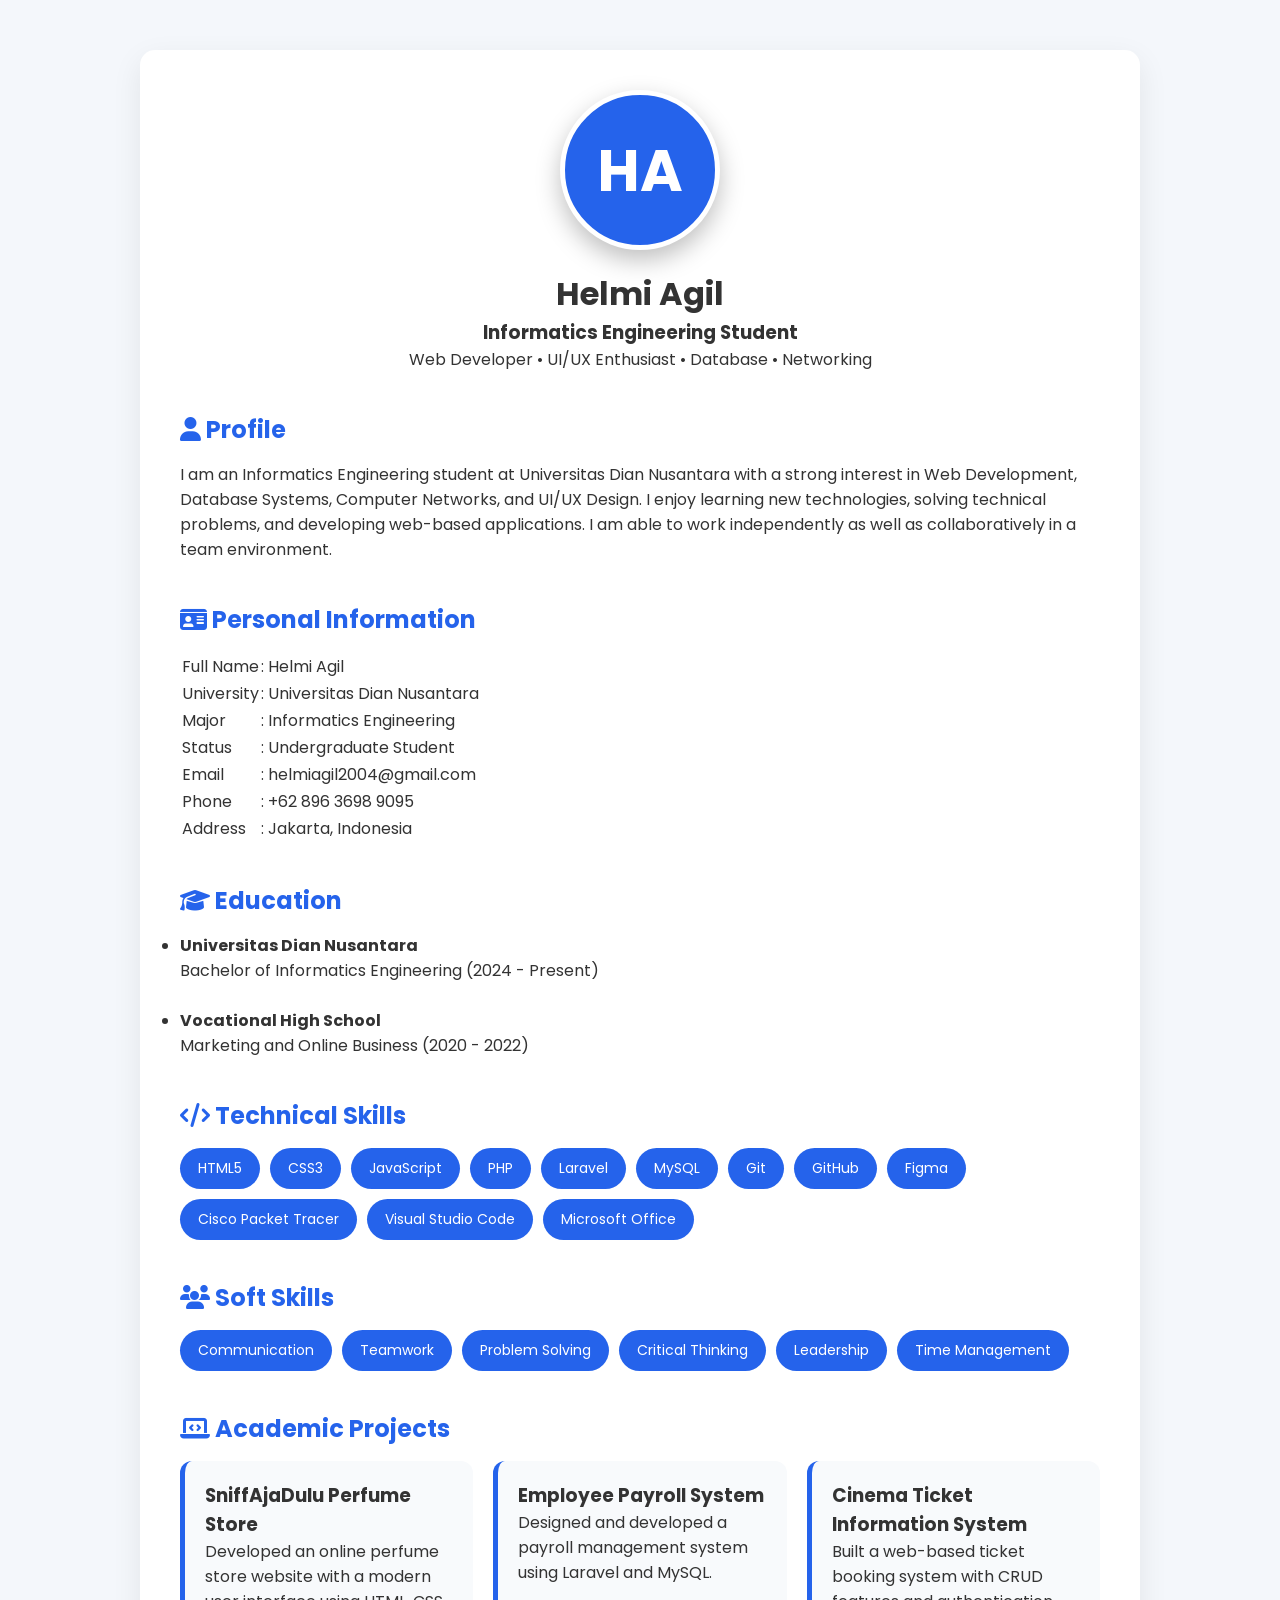
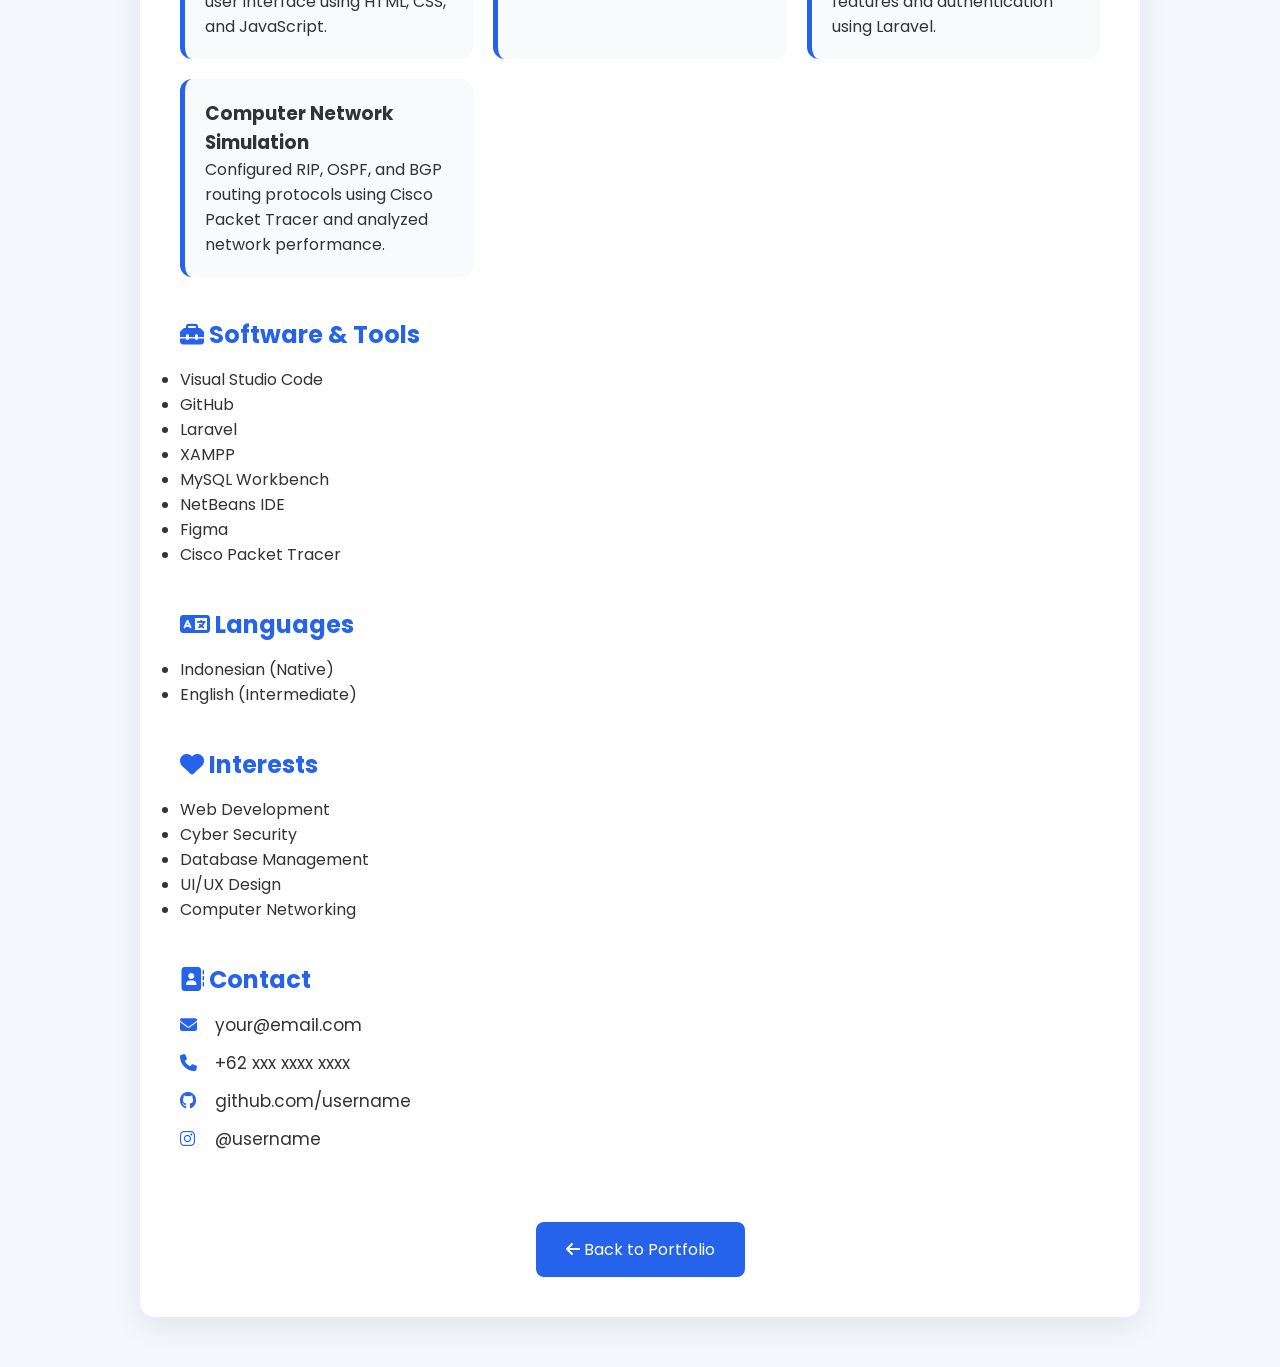
==== CV.html @ f2c0d03e "first commit" ====
<!DOCTYPE html>
<html lang="id">

<head>

<meta charset="UTF-8">

<meta name="viewport" content="width=device-width, initial-scale=1.0">

<title>Curriculum Vitae | Helmi Agil</title>

<link rel="stylesheet" href="style.css">

<link rel="stylesheet"
href="https://cdnjs.cloudflare.com/ajax/libs/font-awesome/6.6.0/css/all.min.css">

</head>

<body>

<div class="cv-container">

    <!-- Header -->
    <div class="cv-header">

        <div class="profile-avatar">
            HA
        </div>

        <h1>Helmi Agil</h1>

        <h3>Informatics Engineering Student</h3>

        <p>
            Web Developer • UI/UX Enthusiast • Database • Networking
        </p>

    </div>

    <!-- Profile -->

    <div class="cv-section">

        <h2><i class="fas fa-user"></i> Profile</h2>

        <p>
            I am an Informatics Engineering student at Universitas Dian Nusantara with a strong interest in Web Development, Database Systems, Computer Networks, and UI/UX Design. I enjoy learning new technologies, solving technical problems, and developing web-based applications. I am able to work independently as well as collaboratively in a team environment.
        </p>

    </div>

    <!-- Personal Information -->

    <div class="cv-section">

        <h2><i class="fas fa-id-card"></i> Personal Information</h2>

        <table>

            <tr>
                <td>Full Name</td>
                <td>: Helmi Agil</td>
            </tr>

            <tr>
                <td>University</td>
                <td>: Universitas Dian Nusantara</td>
            </tr>

            <tr>
                <td>Major</td>
                <td>: Informatics Engineering</td>
            </tr>

            <tr>
                <td>Status</td>
                <td>: Undergraduate Student</td>
            </tr>

            <tr>
                <td>Email</td>
                <td>: helmiagil2004@gmail.com</td>
            </tr>

            <tr>
                <td>Phone</td>
                <td>: +62 896 3698 9095</td>
            </tr>

            <tr>
                <td>Address</td>
                <td>: Jakarta, Indonesia</td>
            </tr>

        </table>

    </div>

    <!-- Education -->

    <div class="cv-section">

        <h2><i class="fas fa-graduation-cap"></i> Education</h2>

        <ul>

            <li>
                <strong>Universitas Dian Nusantara</strong><br>
                Bachelor of Informatics Engineering (2024 - Present)
            </li>

            <br>

            <li>
                <strong>Vocational High School</strong><br>
                Marketing and Online Business (2020 - 2022)
            </li>

        </ul>

    </div>

    <!-- Technical Skills -->

    <div class="cv-section">

        <h2><i class="fas fa-code"></i> Technical Skills</h2>

        <div class="skill-list">

            <span>HTML5</span>
            <span>CSS3</span>
            <span>JavaScript</span>
            <span>PHP</span>
            <span>Laravel</span>
            <span>MySQL</span>
            <span>Git</span>
            <span>GitHub</span>
            <span>Figma</span>
            <span>Cisco Packet Tracer</span>
            <span>Visual Studio Code</span>
            <span>Microsoft Office</span>

        </div>

    </div>

    <!-- Soft Skills -->

    <div class="cv-section">

        <h2><i class="fas fa-users"></i> Soft Skills</h2>

        <div class="skill-list">

            <span>Communication</span>
            <span>Teamwork</span>
            <span>Problem Solving</span>
            <span>Critical Thinking</span>
            <span>Leadership</span>
            <span>Time Management</span>

        </div>

    </div>

    <!-- Projects -->

    <div class="cv-section">

        <h2><i class="fas fa-laptop-code"></i> Academic Projects</h2>

        <div class="project-list">

            <div class="project-card">

                <h3>SniffAjaDulu Perfume Store</h3>

                <p>
                    Developed an online perfume store website with a modern user interface using HTML, CSS, and JavaScript.
                </p>

            </div>

            <div class="project-card">

                <h3>Employee Payroll System</h3>

                <p>
                    Designed and developed a payroll management system using Laravel and MySQL.
                </p>

            </div>

            <div class="project-card">

                <h3>Cinema Ticket Information System</h3>

                <p>
                    Built a web-based ticket booking system with CRUD features and authentication using Laravel.
                </p>

            </div>

            <div class="project-card">

                <h3>Computer Network Simulation</h3>

                <p>
                    Configured RIP, OSPF, and BGP routing protocols using Cisco Packet Tracer and analyzed network performance.
                </p>

            </div>

        </div>

    </div>

    <!-- Tools -->

    <div class="cv-section">

        <h2><i class="fas fa-toolbox"></i> Software & Tools</h2>

        <ul>

            <li>Visual Studio Code</li>
            <li>GitHub</li>
            <li>Laravel</li>
            <li>XAMPP</li>
            <li>MySQL Workbench</li>
            <li>NetBeans IDE</li>
            <li>Figma</li>
            <li>Cisco Packet Tracer</li>

        </ul>

    </div>

    <!-- Languages -->

    <div class="cv-section">

        <h2><i class="fas fa-language"></i> Languages</h2>

        <ul>

            <li>Indonesian (Native)</li>

            <li>English (Intermediate)</li>

        </ul>

    </div>

    <!-- Interests -->

    <div class="cv-section">

        <h2><i class="fas fa-heart"></i> Interests</h2>

        <ul>

            <li>Web Development</li>

            <li>Cyber Security</li>

            <li>Database Management</li>

            <li>UI/UX Design</li>

            <li>Computer Networking</li>

        </ul>

    </div>

    <!-- Contact -->

    <div class="cv-section">

        <h2><i class="fas fa-address-book"></i> Contact</h2>

        <div class="contact-info">

            <p><i class="fas fa-envelope"></i> your@email.com</p>

            <p><i class="fas fa-phone"></i> +62 xxx xxxx xxxx</p>

            <p><i class="fab fa-github"></i> github.com/username</p>

            <p><i class="fab fa-instagram"></i> @username</p>

        </div>

    </div>

    <div style="text-align:center;margin-top:40px;">

        <a href="index.html" class="cv-btn">

            <i class="fas fa-arrow-left"></i>

            Back to Portfolio

        </a>

    </div>

</div>

</body>

</html>
---- style.css ----
/* Google Font */
@import url('https://fonts.googleapis.com/css2?family=Poppins:wght@300;400;500;600;700&display=swap');

*{
margin:0;
padding:0;
box-sizing:border-box;
scroll-behavior:smooth;
font-family:'Poppins',sans-serif;
}

body{
background:#f4f7fb;
color:#333;
}

/* Sidebar */

.sidebar{
position:fixed;
left:0;
top:0;
width:270px;
height:100vh;
background:#0f172a;
color:white;
padding:40px 20px;
text-align:center;
}

.sidebar h2{
margin-bottom:10px;
}

.sidebar p{
margin-bottom:25px;
}

.social{
margin-bottom:25px;
}

.social a{
color:white;
font-size:22px;
margin:8px;
text-decoration:none;
}

.sidebar nav{
display:flex;
flex-direction:column;
}

.sidebar nav a{
color:white;
padding:12px;
text-decoration:none;
border-radius:8px;
margin:5px 0;
transition:.3s;
}

.sidebar nav a:hover{
background:white;
color:#0f172a;
}

/* Main */

main{
margin-left:270px;
}

section{
padding:80px 60px;
}

.hero{
height:100vh;
display:flex;
flex-direction:column;
justify-content:center;
}

.hero h1{
font-size:50px;
margin-bottom:10px;
}

.hero span{
color:#2563eb;
}

.hero h3{
margin-bottom:20px;
color:#666;
}

.hero p{
max-width:700px;
line-height:30px;
margin-bottom:30px;
}

/* Button */

.btn{
display:inline-block;
padding:15px 30px;
background:#2563eb;
color:white;
text-decoration:none;
border-radius:8px;
transition:.3s;
}

.btn:hover{
background:#1d4ed8;
}

/* Timeline */

.timeline{
border-left:4px solid #2563eb;
padding-left:25px;
}

.item{
margin-bottom:40px;
}

.item span{
color:#2563eb;
font-weight:bold;
}

/* Skill */

.skill{
margin-bottom:20px;
}

.bar{
height:12px;
background:#ddd;
border-radius:20px;
overflow:hidden;
}

.bar div{
height:100%;
background:#2563eb;
}

/* Project */

.cards{
display:grid;
grid-template-columns:repeat(auto-fit,minmax(280px,1fr));
gap:20px;
}

.card{
background:white;
border-radius:15px;
box-shadow:0 10px 20px rgba(0,0,0,.1);
overflow:hidden;
transition:.3s;
}

.card:hover{
transform:translateY(-8px);
}

.card img{
width:100%;
height:200px;
object-fit:cover;
}

.card h3{
padding:20px;
}

.card p{
padding:0 20px 20px;
}

/* Contact */

.contact p{
margin:15px 0;
font-size:18px;
}

/* Footer */

footer{
background:#0f172a;
color:white;
text-align:center;
padding:30px;
}

/* ================= CV PAGE ================= */

.cv-container{
max-width:1000px;
margin:50px auto;
background:white;
padding:40px;
border-radius:15px;
box-shadow:0 10px 30px rgba(0,0,0,.08);
}

.cv-header{
text-align:center;
margin-bottom:40px;
}
.cv-section{
margin-bottom:40px;
}

.cv-section h2{
margin-bottom:15px;
color:#2563eb;
}

.cv-btn{
display:inline-block;
margin-top:30px;
padding:15px 30px;
background:#2563eb;
color:white;
text-decoration:none;
border-radius:8px;
}

@media(max-width:900px){

.sidebar{
position:relative;
width:100%; 
height:auto;
}

main{
margin-left:0;
}

.hero{
height:auto;
text-align:center;
}

section{
padding:50px 25px;
}

}
/* ===========================
   AVATAR
=========================== */

.profile-avatar{
    width:160px;
    height:160px;
    margin:0 auto 20px;
    border-radius:50%;
    background:#2563eb;
    color:#fff;
    display:flex;
    justify-content:center;
    align-items:center;
    font-size:58px;
    font-weight:700;
    border:5px solid #fff;
    box-shadow:0 10px 25px rgba(0,0,0,.25);
}

.cv-avatar{
    width:170px;
    height:170px;
    margin:0 auto 20px;
    border-radius:50%;
    background:#2563eb;
    color:#fff;
    display:flex;
    justify-content:center;
    align-items:center;
    font-size:60px;
    font-weight:bold;
    box-shadow:0 10px 25px rgba(0,0,0,.15);
}

/* ===========================
   PROJECT ICON
=========================== */

.project-icon{
    width:100%;
    height:180px;
    background:linear-gradient(135deg,#2563eb,#1d4ed8);
    display:flex;
    justify-content:center;
    align-items:center;
    color:white;
    font-size:70px;
}

.project-icon i{
    transition:.3s;
}

.card:hover .project-icon i{
    transform:scale(1.15);
}

/* ===========================
   CV SKILL
=========================== */

.skill-list{
    display:flex;
    flex-wrap:wrap;
    gap:10px;
}

.skill-list span{
    background:#2563eb;
    color:white;
    padding:10px 18px;
    border-radius:30px;
    font-size:14px;
}

/* ===========================
   PROJECT CARD CV
=========================== */

.project-list{
    display:grid;
    grid-template-columns:repeat(auto-fit,minmax(250px,1fr));
    gap:20px;
}

.project-card{
    background:#f8fafc;
    border-left:5px solid #2563eb;
    padding:20px;
    border-radius:12px;
    transition:.3s;
}

.project-card:hover{
    transform:translateY(-5px);
    box-shadow:0 10px 20px rgba(0,0,0,.08);
}

/* ===========================
   CONTACT CV
=========================== */

.contact-info p{
    margin:12px 0;
    font-size:17px;
}

.contact-info i{
    width:30px;
    color:#2563eb;
}
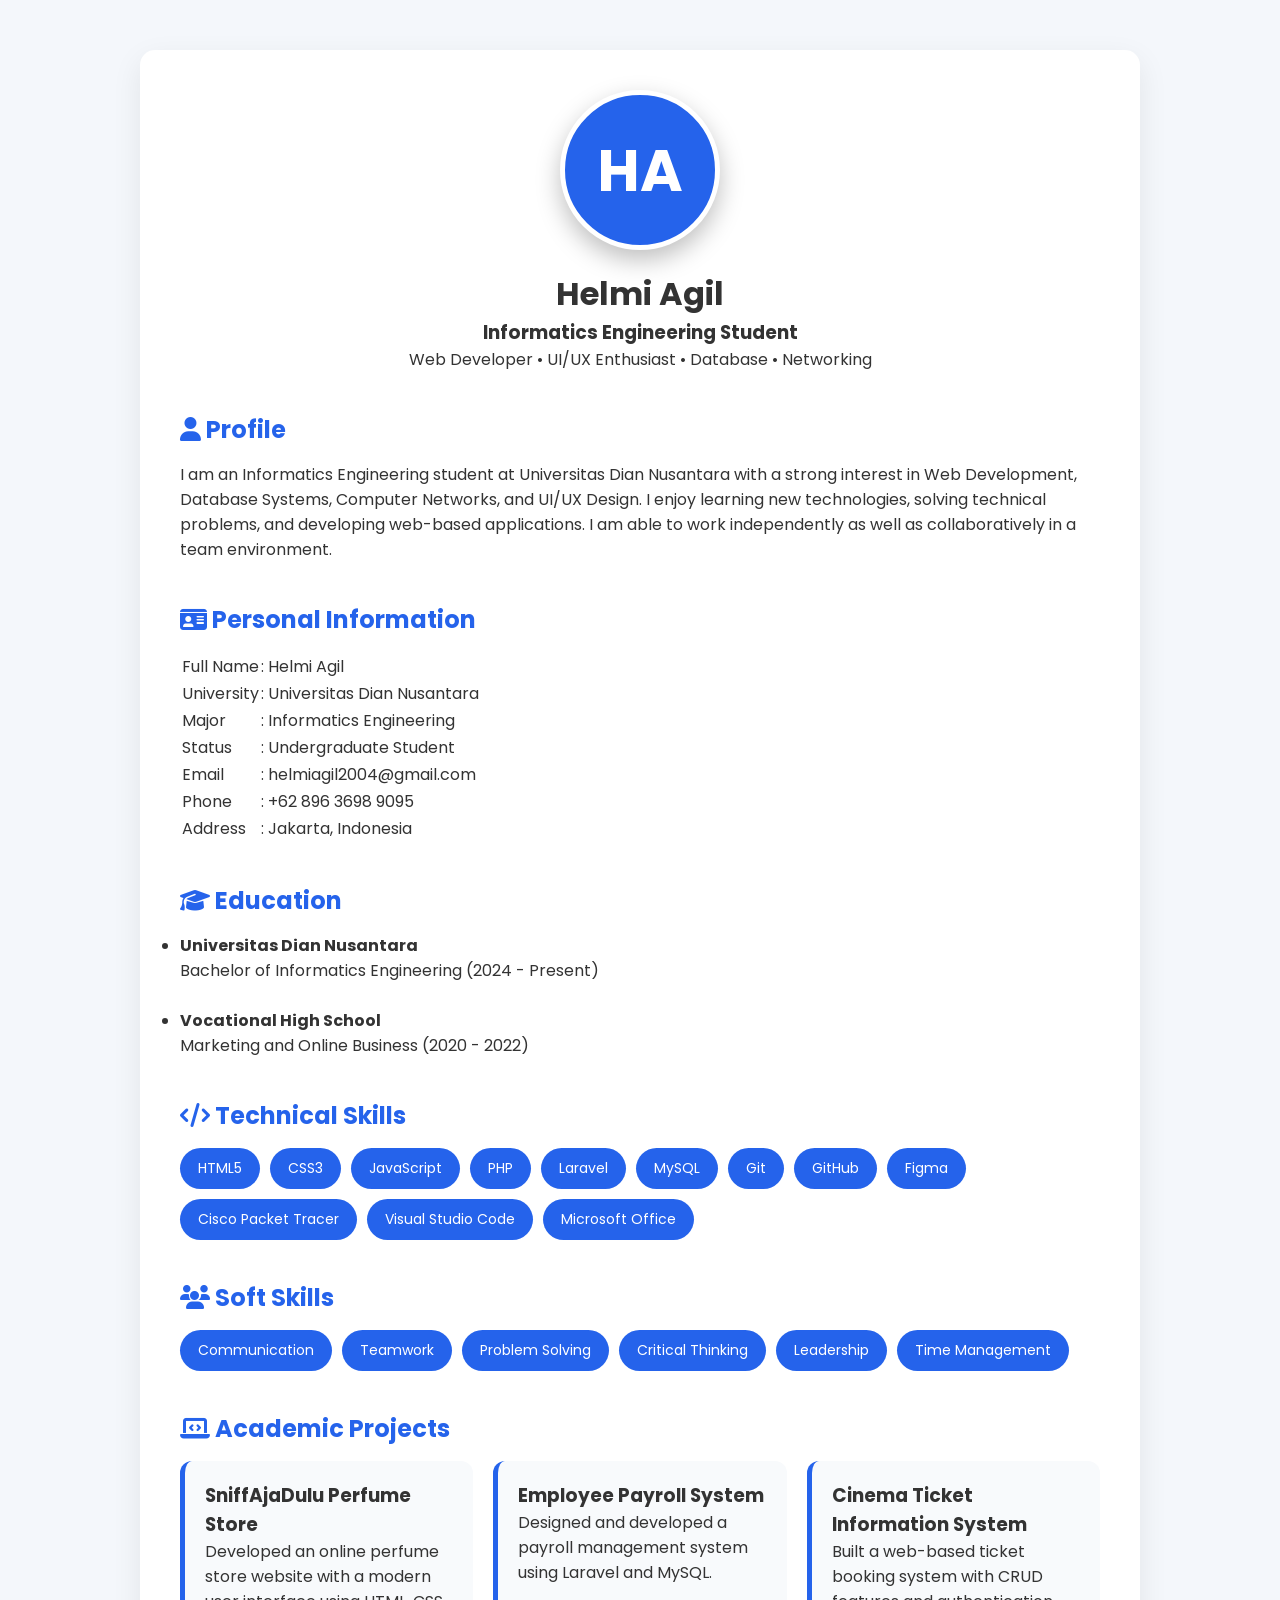
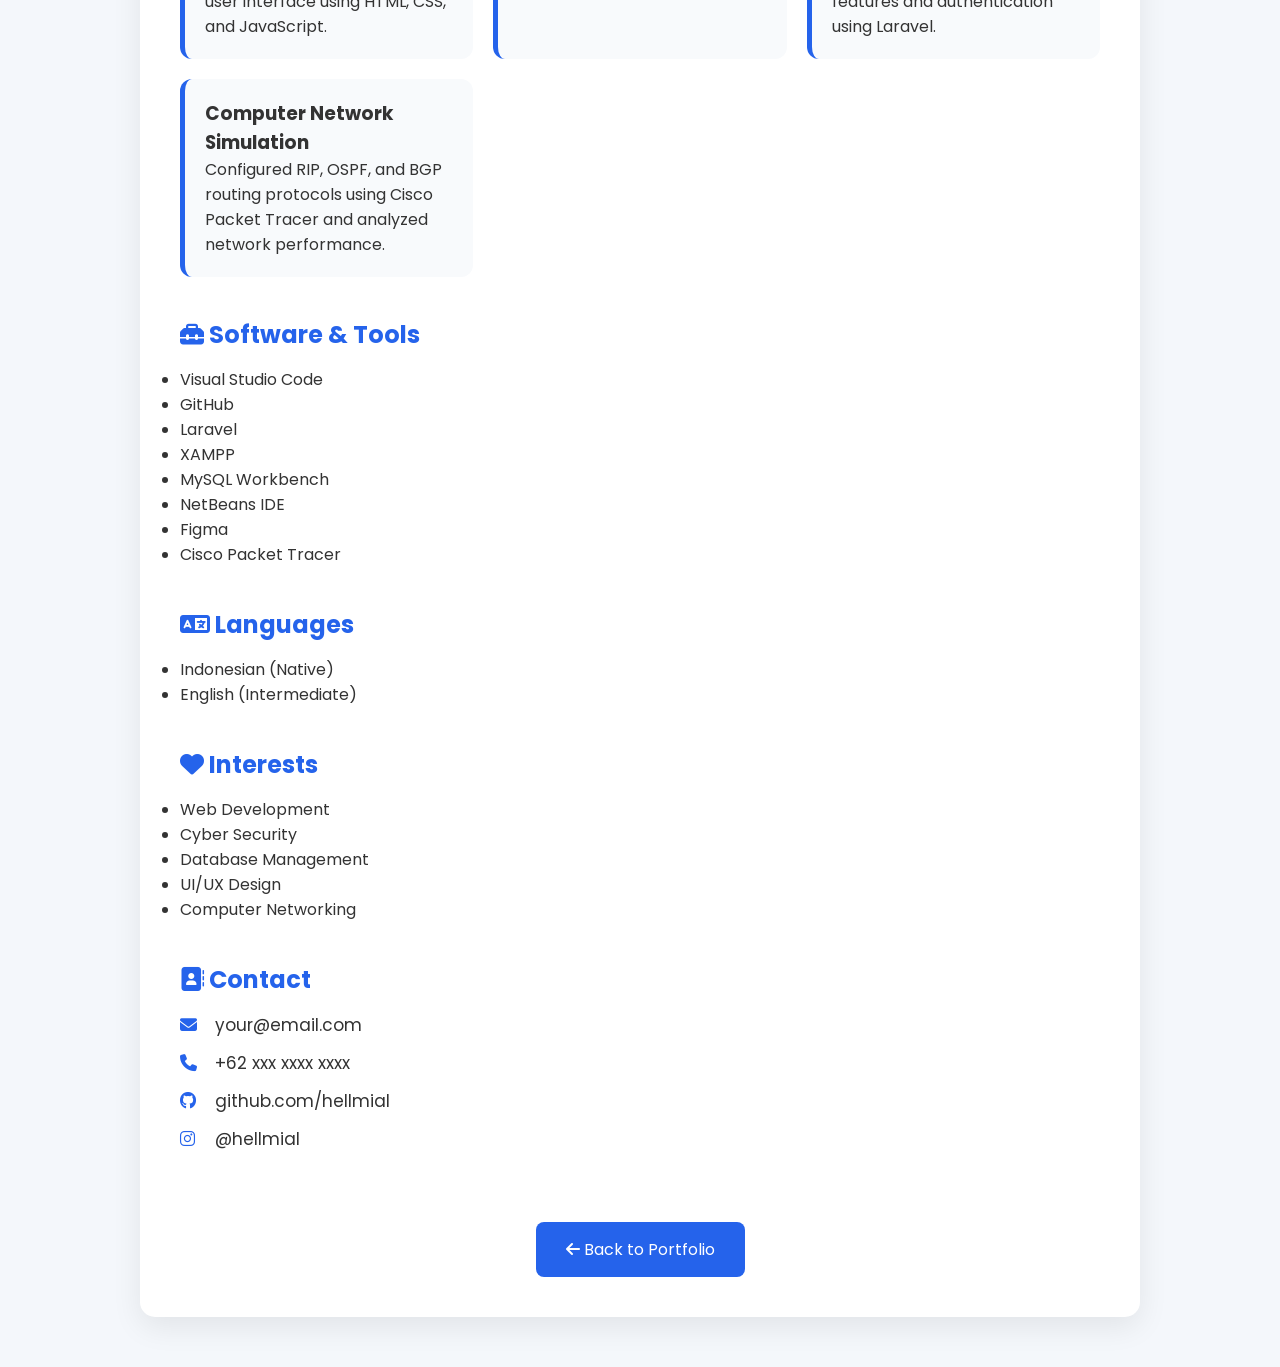
==== commit 2f1666b0: "change username on cv" ====
--- a/CV.html
+++ b/CV.html
@@ -287,9 +287,9 @@
 
             <p><i class="fas fa-phone"></i> +62 xxx xxxx xxxx</p>
 
-            <p><i class="fab fa-github"></i> github.com/username</p>
-
-            <p><i class="fab fa-instagram"></i> @username</p>
+            <p><i class="fab fa-github"></i> github.com/hellmial</p>
+
+            <p><i class="fab fa-instagram"></i> @hellmial</p>
 
         </div>
 
